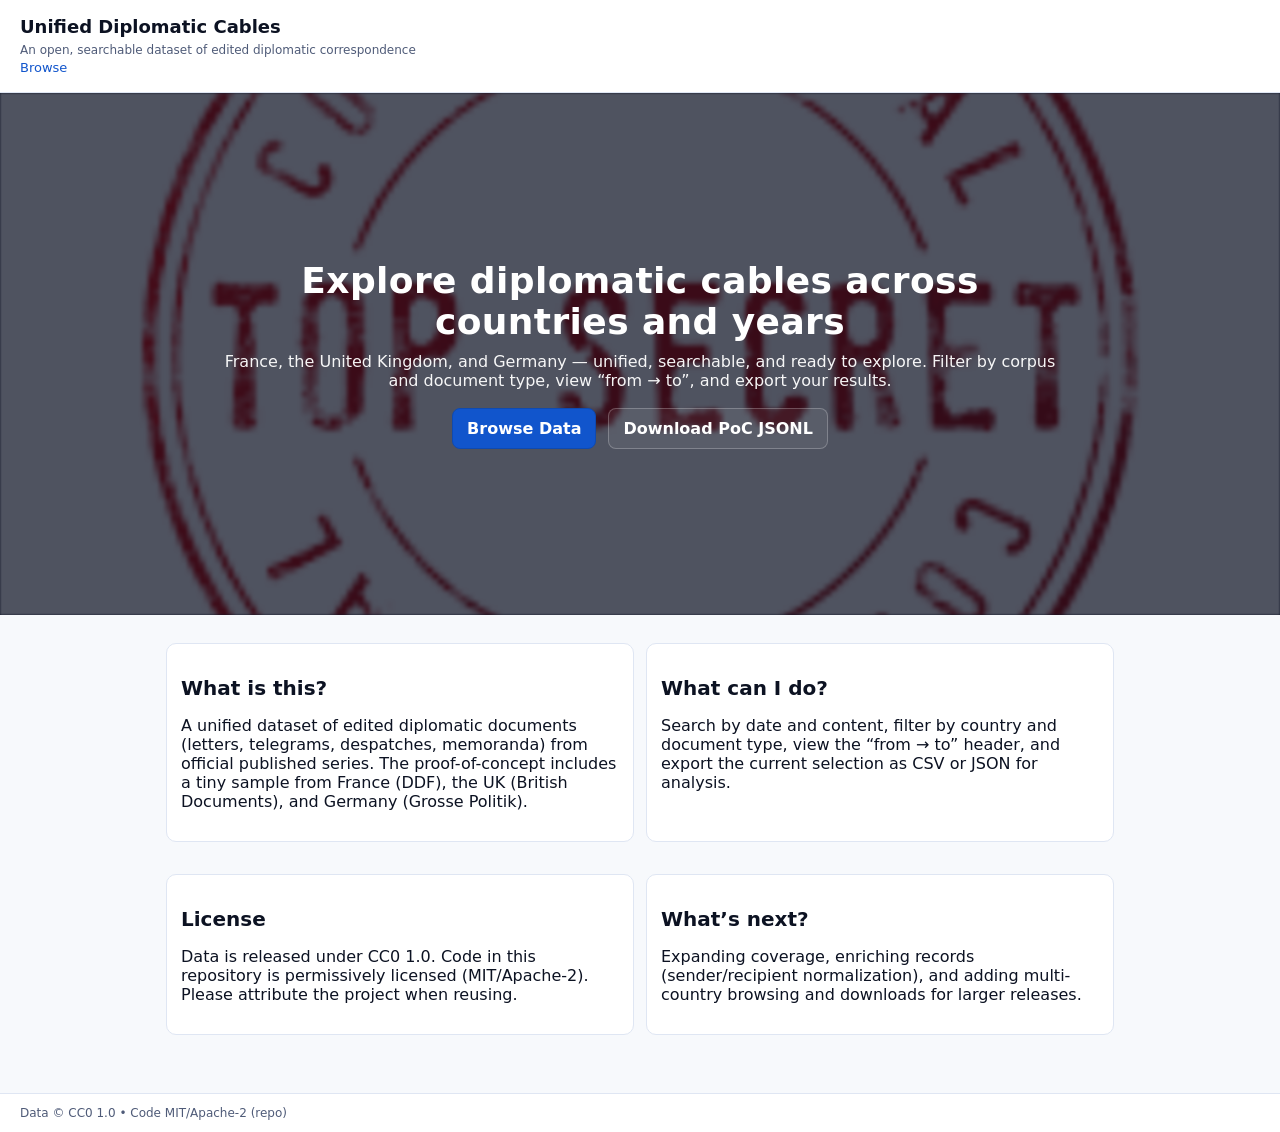
==== index.html @ 92cc39fe "Initial site publish: landing + browser + data" ====
<!doctype html>
<html lang="en">
  <head>
    <meta charset="utf-8" />
    <meta name="viewport" content="width=device-width, initial-scale=1" />
    <title>Unified Diplomatic Cables — Data Browser</title>
    <link rel="stylesheet" href="styles.css" />
    <style>
      .hero {
        position: relative; min-height: 58vh; display: grid; place-items: center; overflow: hidden;
        color: #fff; text-align: center; background: #0b1022;
      }
      .hero::before {
        content: ""; position: absolute; inset: 0; background: url('assets/topSecret.png') center/cover no-repeat; opacity: 0.28; filter: blur(1px);
      }
      .hero .inner { position: relative; max-width: 900px; padding: 48px 24px; }
      .hero h1 { margin: 0 0 10px 0; font-size: 36px; letter-spacing: 0.4px; }
      .hero p { margin: 6px 0 18px 0; font-size: 16px; opacity: 0.95; }
      .cta { display: inline-flex; gap: 12px; }
      .cta a { background: #1155cc; color: #fff; padding: 10px 14px; border-radius: 8px; text-decoration: none; font-weight: 600; border: 1px solid #0f4ab0; }
      .cta a.secondary { background: rgba(255,255,255,0.06); border-color: rgba(255,255,255,0.24); }
      .sections { max-width: 980px; margin: 0 auto; padding: 18px 16px 32px; }
      .sections h2 { font-size: 20px; margin: 18px 0 8px; }
      .card { background: var(--bg2); border: 1px solid var(--muted); border-radius: 10px; padding: 14px; margin: 10px 0; }
      .grid { display: grid; grid-template-columns: 1fr 1fr; gap: 12px; }
      @media (max-width: 900px) { .grid { grid-template-columns: 1fr; } }
    </style>
  </head>
  <body>
    <header class="site-header">
      <h1>Unified Diplomatic Cables</h1>
      <div class="meta">An open, searchable dataset of edited diplomatic correspondence</div>
      <nav class="nav">
        <a href="browse.html">Browse</a>
      </nav>
    </header>

    <section class="hero">
      <div class="inner">
        <h1>Explore diplomatic cables across countries and years</h1>
        <p>France, the United Kingdom, and Germany — unified, searchable, and ready to explore. Filter by corpus and document type, view “from → to”, and export your results.</p>
        <div class="cta">
          <a href="browse.html">Browse Data</a>
          <a class="secondary" href="data/diplomatic_cables_v0_1.jsonl">Download PoC JSONL</a>
        </div>
      </div>
    </section>

    <main class="sections">
      <section class="grid">
        <div class="card">
          <h2>What is this?</h2>
          <p>A unified dataset of edited diplomatic documents (letters, telegrams, despatches, memoranda) from official published series. The proof-of-concept includes a tiny sample from France (DDF), the UK (British Documents), and Germany (Grosse Politik).</p>
        </div>
        <div class="card">
          <h2>What can I do?</h2>
          <p>Search by date and content, filter by country and document type, view the “from → to” header, and export the current selection as CSV or JSON for analysis.</p>
        </div>
        <div class="card">
          <h2>License</h2>
          <p>Data is released under CC0 1.0. Code in this repository is permissively licensed (MIT/Apache-2). Please attribute the project when reusing.</p>
        </div>
        <div class="card">
          <h2>What’s next?</h2>
          <p>Expanding coverage, enriching records (sender/recipient normalization), and adding multi-country browsing and downloads for larger releases.</p>
        </div>
      </section>
    </main>

    <footer class="site-footer">
      <div>Data © CC0 1.0 • Code MIT/Apache-2 (repo)</div>
    </footer>
  </body>
  </html>
---- styles.css ----
:root {
  --bg: #f7f9fc;
  --bg2: #ffffff;
  --fg: #0c1222;
  --fg-dim: #4f5b78;
  --accent: #1155cc;
  --muted: #dfe6f3;
  --chip: #eef2fb;
}
* { box-sizing: border-box; }
body {
  margin: 0; font-family: ui-sans-serif, system-ui, -apple-system, Segoe UI, Roboto, Ubuntu, Cantarell, Noto Sans, Helvetica, Arial, "Apple Color Emoji", "Segoe UI Emoji";
  background: var(--bg); color: var(--fg);
}
.site-header {
  padding: 16px 20px; border-bottom: 1px solid var(--muted); background: var(--bg2);
}
.site-header h1 { margin: 0 0 6px 0; font-size: 18px; }
.site-header .meta { color: var(--fg-dim); font-size: 12px; }
.nav a { color: var(--accent); margin-right: 14px; text-decoration: none; font-size: 13px; }
.container { max-width: 1200px; margin: 0 auto; padding: 16px; }
.controls { display: grid; gap: 10px; grid-template-columns: 1fr; margin-bottom: 12px; }
.controls label span { display: block; color: var(--fg-dim); font-size: 12px; margin-bottom: 4px; }
.controls input[type="search"] { width: 100%; padding: 10px 12px; border-radius: 6px; border: 1px solid var(--muted); background: var(--bg2); color: var(--fg); }
.selects { display: flex; flex-wrap: wrap; gap: 16px; }
.selects select { padding: 8px 10px; border-radius: 6px; border: 1px solid var(--muted); background: var(--bg2); color: var(--fg); min-width: 180px; }
.selects select[multiple] { min-height: 128px; }
.hint { color: var(--fg-dim); font-size: 12px; margin-top: -6px; margin-bottom: 8px; }
.content { display: grid; grid-template-columns: 1fr 1fr; gap: 16px; }
.list-pane { background: var(--bg2); border: 1px solid var(--muted); border-radius: 8px; overflow: hidden; }
.list-meta { padding: 8px 10px; border-bottom: 1px solid var(--muted); display: flex; align-items: center; justify-content: space-between; color: var(--fg-dim); font-size: 12px; gap: 10px; }
.list-meta .actions { display: flex; gap: 8px; }
.btn { background: var(--chip); color: var(--fg); border: 1px solid var(--muted); padding: 6px 10px; border-radius: 6px; cursor: pointer; font-size: 12px; }
table.results { width: 100%; border-collapse: collapse; font-size: 13px; }
table.results thead { background: #f2f6ff; color: #2c3d67; }
table.results th, table.results td { padding: 10px 12px; border-bottom: 1px solid var(--muted); vertical-align: top; }
table.results th.sortable { cursor: pointer; user-select: none; }
table.results tbody tr { cursor: pointer; }
table.results tbody tr:hover { background: #f7fbff; }
.detail-pane { background: var(--bg2); border: 1px solid var(--muted); border-radius: 8px; padding: 12px; min-height: 240px; }
.placeholder { color: var(--fg-dim); padding: 10px; }
.kv { display: grid; grid-template-columns: 120px 1fr; gap: 6px 12px; font-size: 13px; margin-bottom: 10px; }
.labels { display: flex; flex-wrap: wrap; gap: 6px; margin: 6px 0; }
.label { font-size: 11px; padding: 2px 6px; border: 1px solid var(--muted); border-radius: 10px; background: var(--chip); }
.doc-text { white-space: pre-wrap; line-height: 1.5; border: 1px solid var(--muted); background: #f9fbff; padding: 10px; border-radius: 6px; max-height: 420px; overflow: auto; }
.site-footer { color: var(--fg-dim); font-size: 12px; border-top: 1px solid var(--muted); background: var(--bg2); padding: 12px 20px; margin-top: 16px; }
@media (max-width: 900px) { .content { grid-template-columns: 1fr; } }

/* (visualization removed per request) */
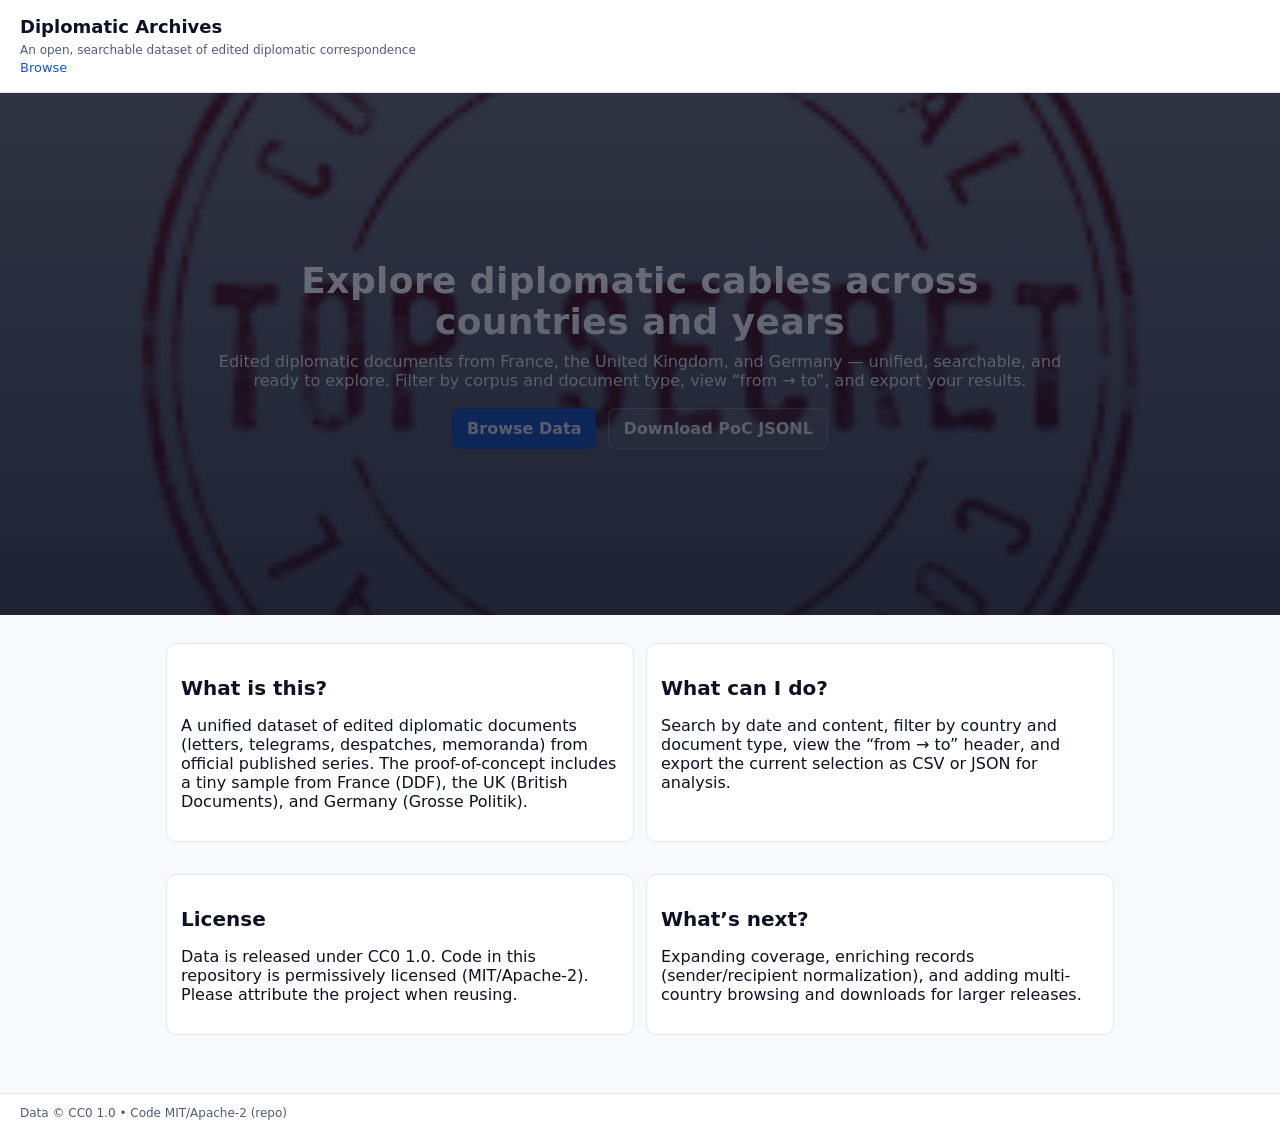
==== commit d90c8407: "Diplomatic Archives site: landing + browser, filters/exports, sticky filters, year slider, badges, e" ====
--- a/index.html
+++ b/index.html
@@ -3,7 +3,12 @@
   <head>
     <meta charset="utf-8" />
     <meta name="viewport" content="width=device-width, initial-scale=1" />
-    <title>Unified Diplomatic Cables — Data Browser</title>
+    <title>Diplomatic Archives</title>
+    <meta name="description" content="Diplomatic Archives: an open, searchable dataset of edited diplomatic correspondence across countries with filtering and exports." />
+    <meta property="og:title" content="Diplomatic Archives" />
+    <meta property="og:description" content="Explore edited diplomatic documents across France, the UK, and Germany; filter, read, and export." />
+    <meta property="og:type" content="website" />
+    <link rel="icon" href="assets/topSecret.png" />
     <link rel="stylesheet" href="styles.css" />
     <style>
       .hero {
@@ -11,8 +16,9 @@
         color: #fff; text-align: center; background: #0b1022;
       }
       .hero::before {
-        content: ""; position: absolute; inset: 0; background: url('assets/topSecret.png') center/cover no-repeat; opacity: 0.28; filter: blur(1px);
+        content: ""; position: absolute; inset: 0; background: url('assets/topSecret.png') center/cover no-repeat; opacity: 0.32; filter: blur(0.5px);
       }
+      .hero::after { content: ""; position: absolute; inset: 0; background: linear-gradient(180deg, rgba(11,16,34,0.55), rgba(11,16,34,0.75)); }
       .hero .inner { position: relative; max-width: 900px; padding: 48px 24px; }
       .hero h1 { margin: 0 0 10px 0; font-size: 36px; letter-spacing: 0.4px; }
       .hero p { margin: 6px 0 18px 0; font-size: 16px; opacity: 0.95; }
@@ -28,7 +34,7 @@
   </head>
   <body>
     <header class="site-header">
-      <h1>Unified Diplomatic Cables</h1>
+      <h1>Diplomatic Archives</h1>
       <div class="meta">An open, searchable dataset of edited diplomatic correspondence</div>
       <nav class="nav">
         <a href="browse.html">Browse</a>
@@ -38,7 +44,7 @@
     <section class="hero">
       <div class="inner">
         <h1>Explore diplomatic cables across countries and years</h1>
-        <p>France, the United Kingdom, and Germany — unified, searchable, and ready to explore. Filter by corpus and document type, view “from → to”, and export your results.</p>
+        <p>Edited diplomatic documents from France, the United Kingdom, and Germany — unified, searchable, and ready to explore. Filter by corpus and document type, view “from → to”, and export your results.</p>
         <div class="cta">
           <a href="browse.html">Browse Data</a>
           <a class="secondary" href="data/diplomatic_cables_v0_1.jsonl">Download PoC JSONL</a>
--- a/styles.css
+++ b/styles.css
@@ -20,23 +20,44 @@
 .nav a { color: var(--accent); margin-right: 14px; text-decoration: none; font-size: 13px; }
 .container { max-width: 1200px; margin: 0 auto; padding: 16px; }
 .controls { display: grid; gap: 10px; grid-template-columns: 1fr; margin-bottom: 12px; }
+.controls { position: sticky; top: 0; z-index: 50; background: var(--bg); padding-top: 8px; padding-bottom: 8px; border-bottom: 1px solid var(--muted); }
+.filters-bar { display: flex; align-items: center; justify-content: space-between; }
+.filters-bar .btn { margin-left: auto; }
+.filters-panel { margin-top: 10px; }
+.filters-panel.collapsed { display: none; }
 .controls label span { display: block; color: var(--fg-dim); font-size: 12px; margin-bottom: 4px; }
 .controls input[type="search"] { width: 100%; padding: 10px 12px; border-radius: 6px; border: 1px solid var(--muted); background: var(--bg2); color: var(--fg); }
 .selects { display: flex; flex-wrap: wrap; gap: 16px; }
 .selects select { padding: 8px 10px; border-radius: 6px; border: 1px solid var(--muted); background: var(--bg2); color: var(--fg); min-width: 180px; }
 .selects select[multiple] { min-height: 128px; }
+.range-row { display: flex; flex-wrap: wrap; gap: 16px; align-items: center; }
+.range-slider { width: 360px; position: relative; height: 36px; }
+.range-slider input[type="range"] { position: absolute; left: 0; right: 0; pointer-events: none; -webkit-appearance: none; appearance: none; background: none; height: 36px; margin: 0; }
+.range-slider input[type="range"]::-webkit-slider-thumb { pointer-events: auto; -webkit-appearance: none; appearance: none; height: 16px; width: 16px; border-radius: 50%; background: var(--accent); border: 2px solid #fff; box-shadow: 0 0 0 1px rgba(17,85,204,0.3); }
+.range-slider input[type="range"]::-moz-range-thumb { pointer-events: auto; height: 16px; width: 16px; border: none; border-radius: 50%; background: var(--accent); }
+.range-slider .track { position: absolute; top: 50%; left: 0; right: 0; height: 6px; transform: translateY(-50%); background: #e6ecfa; border-radius: 999px; }
+.range-slider .range { position: absolute; top: 50%; height: 6px; transform: translateY(-50%); background: #a9c2fb; border-radius: 999px; }
+.year-readout { color: var(--fg-dim); font-size: 12px; }
 .hint { color: var(--fg-dim); font-size: 12px; margin-top: -6px; margin-bottom: 8px; }
 .content { display: grid; grid-template-columns: 1fr 1fr; gap: 16px; }
 .list-pane { background: var(--bg2); border: 1px solid var(--muted); border-radius: 8px; overflow: hidden; }
 .list-meta { padding: 8px 10px; border-bottom: 1px solid var(--muted); display: flex; align-items: center; justify-content: space-between; color: var(--fg-dim); font-size: 12px; gap: 10px; }
 .list-meta .actions { display: flex; gap: 8px; }
 .btn { background: var(--chip); color: var(--fg); border: 1px solid var(--muted); padding: 6px 10px; border-radius: 6px; cursor: pointer; font-size: 12px; }
-table.results { width: 100%; border-collapse: collapse; font-size: 13px; }
-table.results thead { background: #f2f6ff; color: #2c3d67; }
+table.results { width: 100%; border-collapse: collapse; font-size: 13px; table-layout: fixed; }
+table.results thead { position: sticky; top: 110px; z-index: 10; background: #f2f6ff; color: #2c3d67; }
 table.results th, table.results td { padding: 10px 12px; border-bottom: 1px solid var(--muted); vertical-align: top; }
 table.results th.sortable { cursor: pointer; user-select: none; }
 table.results tbody tr { cursor: pointer; }
-table.results tbody tr:hover { background: #f7fbff; }
+table.results tbody tr:nth-child(even) { background: #fbfdff; }
+table.results tbody tr:hover { background: #f2f8ff; }
+.td-ellipsis { white-space: nowrap; overflow: hidden; text-overflow: ellipsis; }
+.badge { display: inline-block; padding: 2px 6px; font-size: 11px; border-radius: 999px; border: 1px solid var(--muted); background: var(--chip); }
+.badge.corpus-fr { background: #e7eefc; border-color: #c6d8ff; color: #1a3f93; }
+.badge.corpus-uk { background: #fde8e8; border-color: #f8c9c9; color: #8a1f1f; }
+.badge.corpus-de { background: #e6f6ec; border-color: #c3ebd1; color: #155e2f; }
+.badge.type { background: #fff7e5; border-color: #ffe2a8; color: #7a4a00; }
+.empty { color: var(--fg-dim); padding: 12px; }
 .detail-pane { background: var(--bg2); border: 1px solid var(--muted); border-radius: 8px; padding: 12px; min-height: 240px; }
 .placeholder { color: var(--fg-dim); padding: 10px; }
 .kv { display: grid; grid-template-columns: 120px 1fr; gap: 6px 12px; font-size: 13px; margin-bottom: 10px; }
@@ -46,4 +67,14 @@
 .site-footer { color: var(--fg-dim); font-size: 12px; border-top: 1px solid var(--muted); background: var(--bg2); padding: 12px 20px; margin-top: 16px; }
 @media (max-width: 900px) { .content { grid-template-columns: 1fr; } }
 
+/* Export dropdown */
+.dropdown { position: relative; display: inline-block; }
+.dropdown-menu { position: absolute; right: 0; top: 36px; min-width: 160px; background: var(--bg2); border: 1px solid var(--muted); border-radius: 8px; box-shadow: 0 6px 18px rgba(0,0,0,0.08); display: none; z-index: 100; }
+.dropdown-menu.open { display: block; }
+.dropdown-menu button { display: block; width: 100%; text-align: left; background: transparent; border: none; padding: 8px 12px; cursor: pointer; }
+.dropdown-menu button:hover { background: #f7fbff; }
+
+/* Focus outline */
+.btn:focus, input:focus, select:focus, button:focus { outline: 2px solid #8fb6ff; outline-offset: 2px; }
+
 /* (visualization removed per request) */
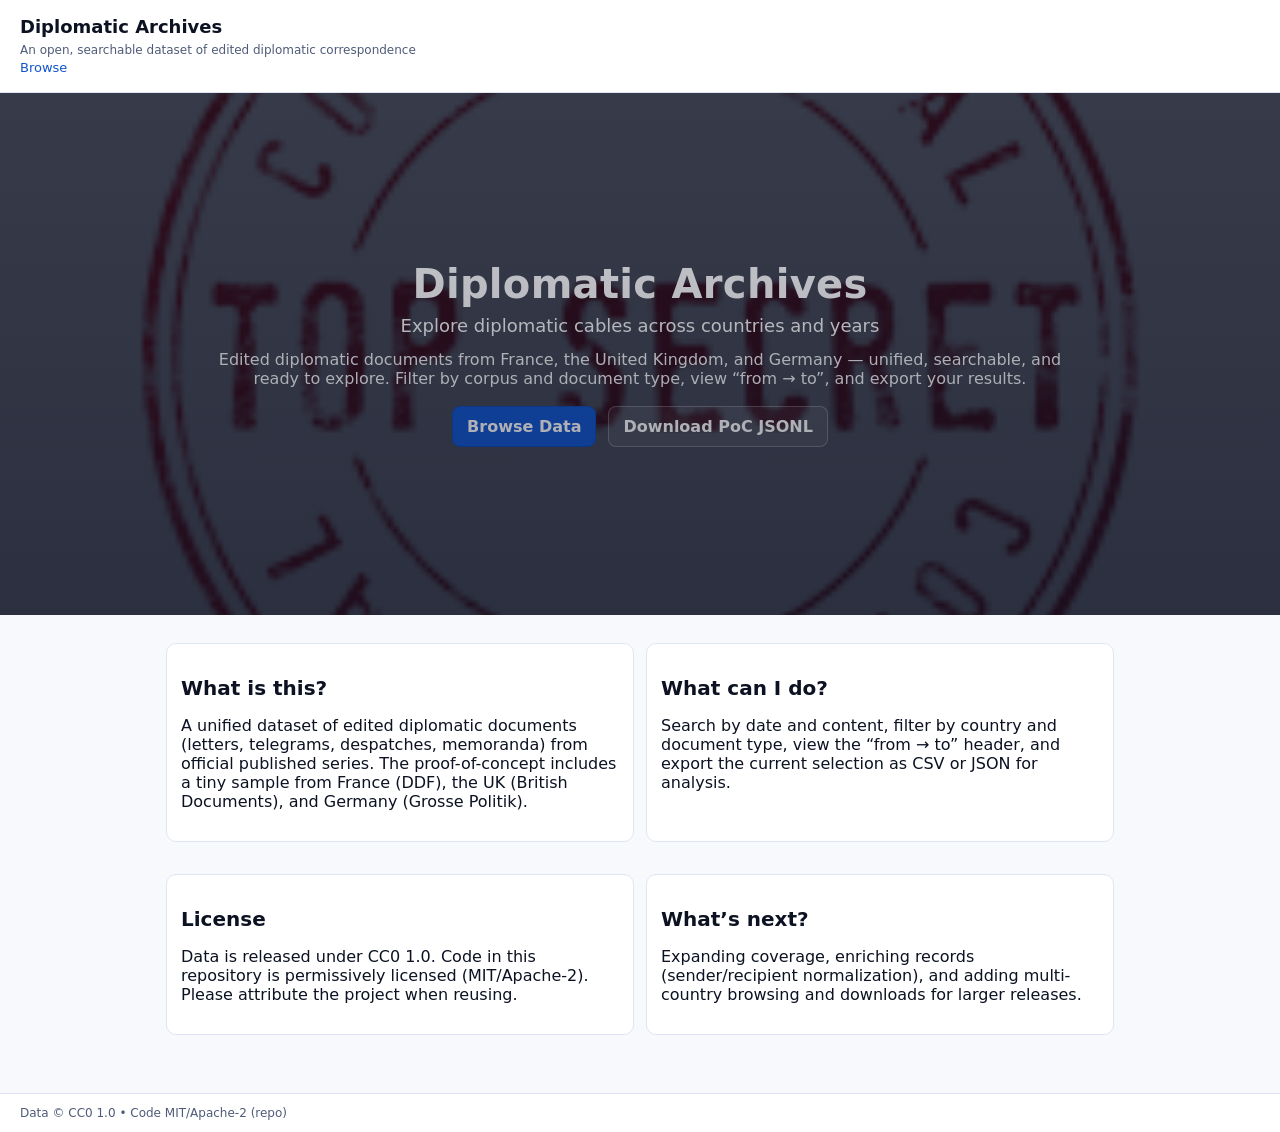
==== commit 14136183: "Landing page: lighter hero background; title/subtitle swap" ====
--- a/index.html
+++ b/index.html
@@ -16,11 +16,12 @@
         color: #fff; text-align: center; background: #0b1022;
       }
       .hero::before {
-        content: ""; position: absolute; inset: 0; background: url('assets/topSecret.png') center/cover no-repeat; opacity: 0.32; filter: blur(0.5px);
+        content: ""; position: absolute; inset: 0; background: url('assets/topSecret.png') center/cover no-repeat; opacity: 0.22; filter: blur(0.5px);
       }
-      .hero::after { content: ""; position: absolute; inset: 0; background: linear-gradient(180deg, rgba(11,16,34,0.55), rgba(11,16,34,0.75)); }
+      .hero::after { content: ""; position: absolute; inset: 0; background: linear-gradient(180deg, rgba(11,16,34,0.20), rgba(11,16,34,0.40)); }
       .hero .inner { position: relative; max-width: 900px; padding: 48px 24px; }
-      .hero h1 { margin: 0 0 10px 0; font-size: 36px; letter-spacing: 0.4px; }
+      .hero h1 { margin: 0 0 8px 0; font-size: 40px; letter-spacing: 0.3px; }
+      .hero p.subtitle { margin: 0 0 14px 0; font-size: 18px; opacity: 0.98; }
       .hero p { margin: 6px 0 18px 0; font-size: 16px; opacity: 0.95; }
       .cta { display: inline-flex; gap: 12px; }
       .cta a { background: #1155cc; color: #fff; padding: 10px 14px; border-radius: 8px; text-decoration: none; font-weight: 600; border: 1px solid #0f4ab0; }
@@ -43,7 +44,8 @@
 
     <section class="hero">
       <div class="inner">
-        <h1>Explore diplomatic cables across countries and years</h1>
+        <h1>Diplomatic Archives</h1>
+        <p class="subtitle">Explore diplomatic cables across countries and years</p>
         <p>Edited diplomatic documents from France, the United Kingdom, and Germany — unified, searchable, and ready to explore. Filter by corpus and document type, view “from → to”, and export your results.</p>
         <div class="cta">
           <a href="browse.html">Browse Data</a>
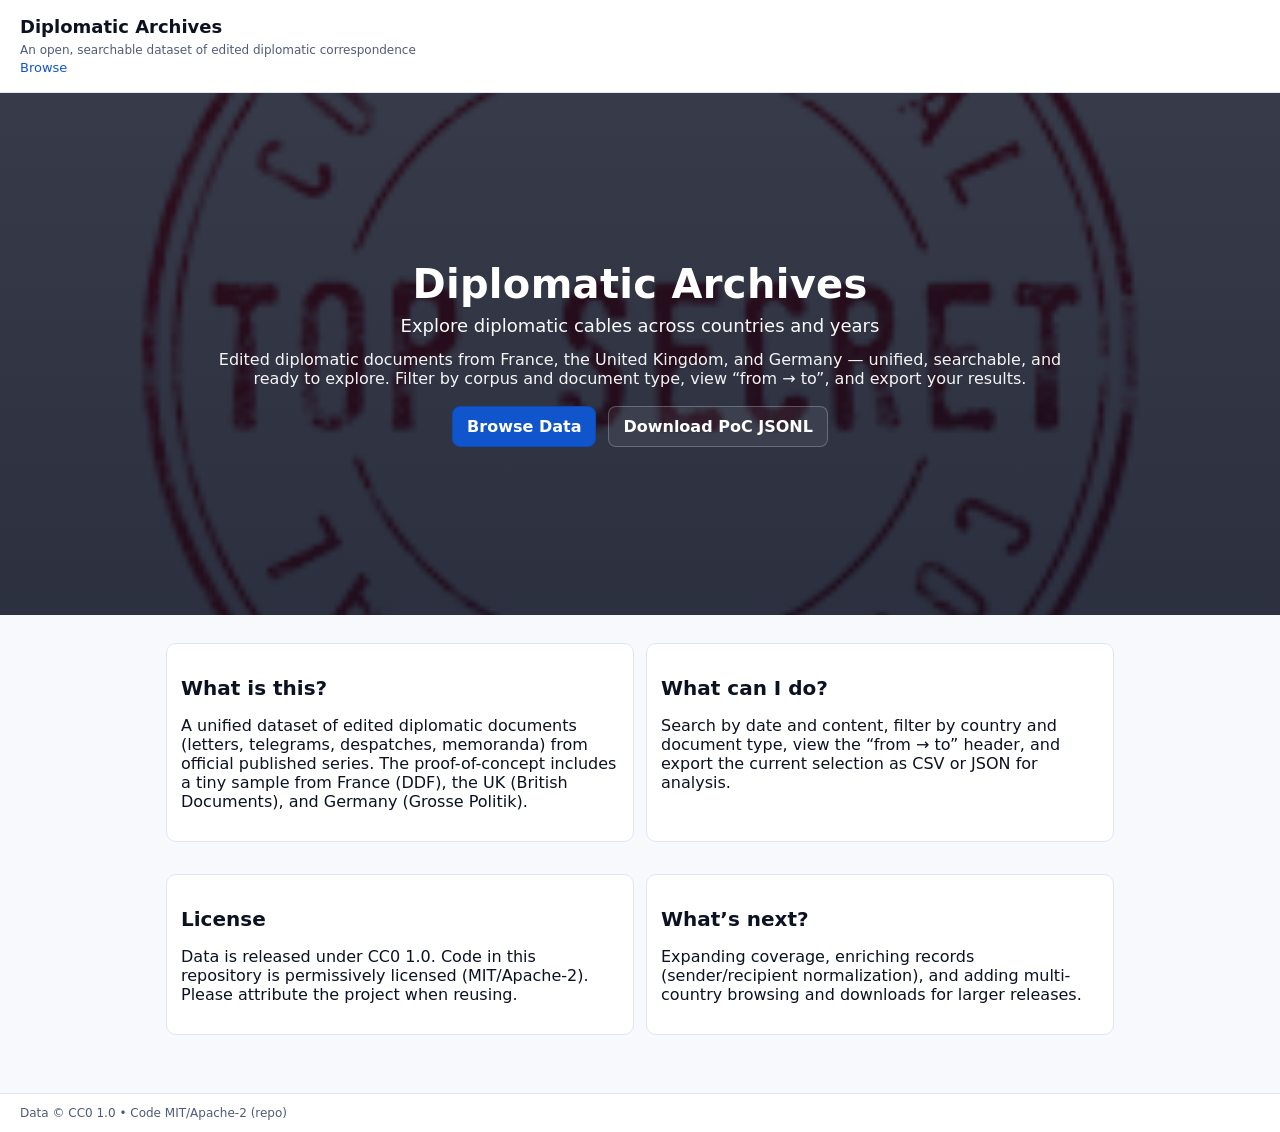
==== commit 9ce7078c: "Hero overlay: allow clicks on buttons (pointer-events: none)" ====
--- a/index.html
+++ b/index.html
@@ -16,10 +16,10 @@
         color: #fff; text-align: center; background: #0b1022;
       }
       .hero::before {
-        content: ""; position: absolute; inset: 0; background: url('assets/topSecret.png') center/cover no-repeat; opacity: 0.22; filter: blur(0.5px);
+        content: ""; position: absolute; inset: 0; background: url('assets/topSecret.png') center/cover no-repeat; opacity: 0.22; filter: blur(0.5px); pointer-events: none;
       }
-      .hero::after { content: ""; position: absolute; inset: 0; background: linear-gradient(180deg, rgba(11,16,34,0.20), rgba(11,16,34,0.40)); }
-      .hero .inner { position: relative; max-width: 900px; padding: 48px 24px; }
+      .hero::after { content: ""; position: absolute; inset: 0; background: linear-gradient(180deg, rgba(11,16,34,0.20), rgba(11,16,34,0.40)); pointer-events: none; }
+      .hero .inner { position: relative; z-index: 1; max-width: 900px; padding: 48px 24px; }
       .hero h1 { margin: 0 0 8px 0; font-size: 40px; letter-spacing: 0.3px; }
       .hero p.subtitle { margin: 0 0 14px 0; font-size: 18px; opacity: 0.98; }
       .hero p { margin: 6px 0 18px 0; font-size: 16px; opacity: 0.95; }
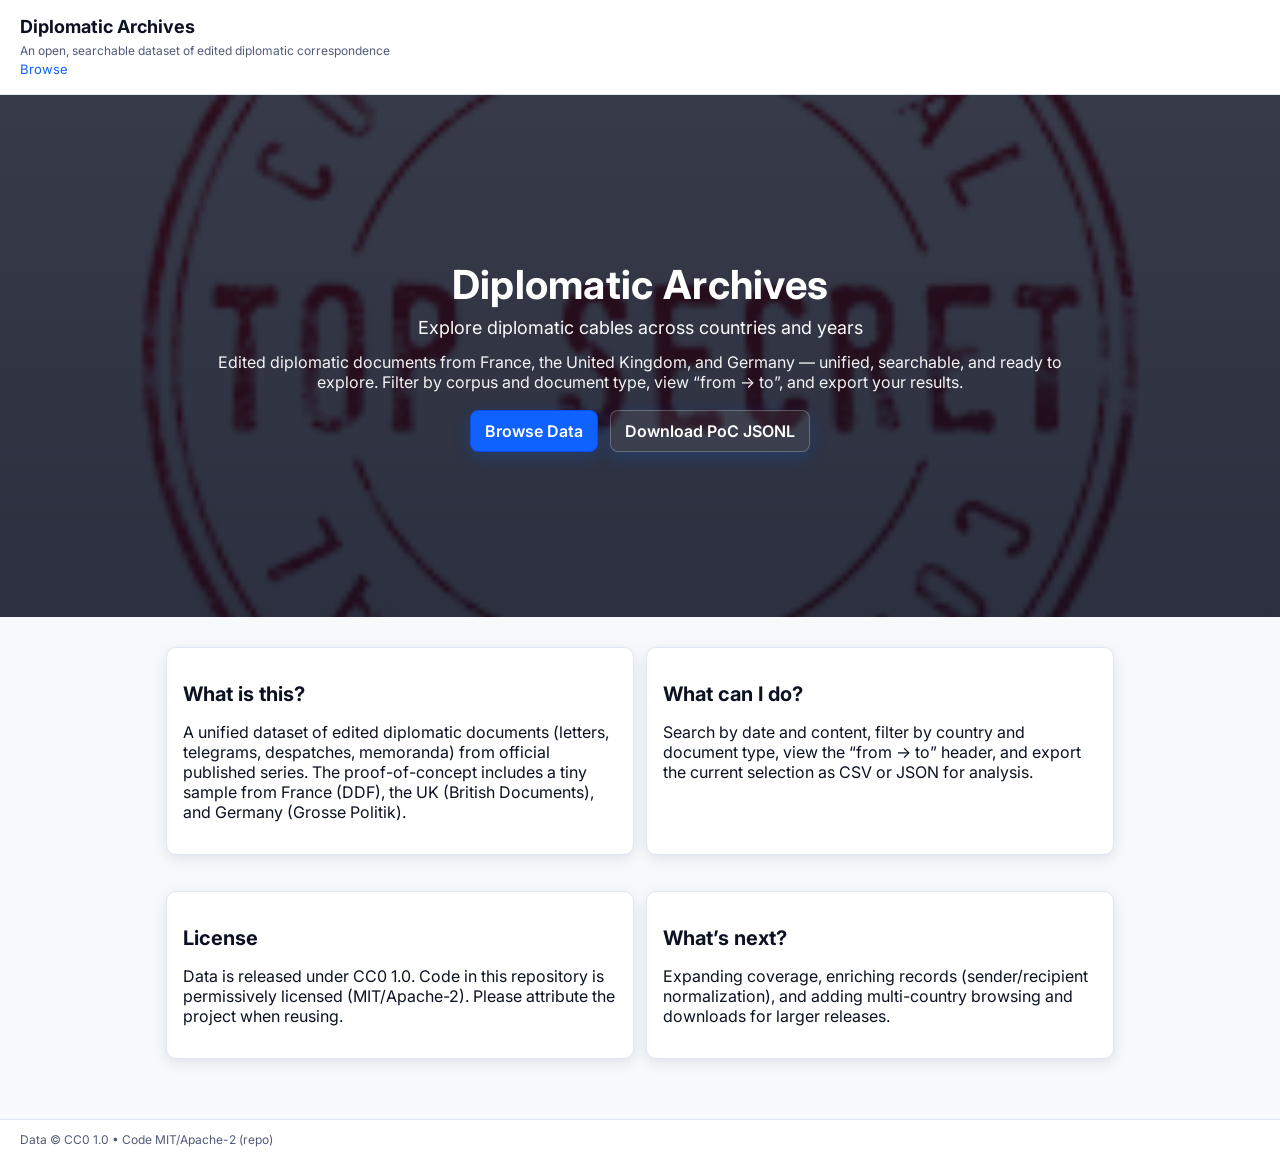
==== commit 5cdf4de7: "Professional polish: Inter font, refined colors, buttons, shadows; lighter hero; sticky header" ====
--- a/index.html
+++ b/index.html
@@ -4,6 +4,9 @@
     <meta charset="utf-8" />
     <meta name="viewport" content="width=device-width, initial-scale=1" />
     <title>Diplomatic Archives</title>
+    <link rel="preconnect" href="https://fonts.googleapis.com">
+    <link rel="preconnect" href="https://fonts.gstatic.com" crossorigin>
+    <link href="https://fonts.googleapis.com/css2?family=Inter:wght@400;500;600&display=swap" rel="stylesheet">
     <meta name="description" content="Diplomatic Archives: an open, searchable dataset of edited diplomatic correspondence across countries with filtering and exports." />
     <meta property="og:title" content="Diplomatic Archives" />
     <meta property="og:description" content="Explore edited diplomatic documents across France, the UK, and Germany; filter, read, and export." />
@@ -24,11 +27,11 @@
       .hero p.subtitle { margin: 0 0 14px 0; font-size: 18px; opacity: 0.98; }
       .hero p { margin: 6px 0 18px 0; font-size: 16px; opacity: 0.95; }
       .cta { display: inline-flex; gap: 12px; }
-      .cta a { background: #1155cc; color: #fff; padding: 10px 14px; border-radius: 8px; text-decoration: none; font-weight: 600; border: 1px solid #0f4ab0; }
+      .cta a { background: #0f62fe; color: #fff; padding: 10px 14px; border-radius: 8px; text-decoration: none; font-weight: 600; border: 1px solid #0b4de8; box-shadow: 0 6px 18px rgba(15,98,254,0.2); }
       .cta a.secondary { background: rgba(255,255,255,0.06); border-color: rgba(255,255,255,0.24); }
       .sections { max-width: 980px; margin: 0 auto; padding: 18px 16px 32px; }
       .sections h2 { font-size: 20px; margin: 18px 0 8px; }
-      .card { background: var(--bg2); border: 1px solid var(--muted); border-radius: 10px; padding: 14px; margin: 10px 0; }
+      .card { background: var(--bg2); border: 1px solid var(--muted); border-radius: 10px; padding: 16px; margin: 12px 0; box-shadow: var(--shadow); }
       .grid { display: grid; grid-template-columns: 1fr 1fr; gap: 12px; }
       @media (max-width: 900px) { .grid { grid-template-columns: 1fr; } }
     </style>
--- a/styles.css
+++ b/styles.css
@@ -3,17 +3,18 @@
   --bg2: #ffffff;
   --fg: #0c1222;
   --fg-dim: #4f5b78;
-  --accent: #1155cc;
+  --accent: #0f62fe;
   --muted: #dfe6f3;
   --chip: #eef2fb;
+  --shadow: 0 4px 14px rgba(15,34,67,0.1);
 }
 * { box-sizing: border-box; }
 body {
-  margin: 0; font-family: ui-sans-serif, system-ui, -apple-system, Segoe UI, Roboto, Ubuntu, Cantarell, Noto Sans, Helvetica, Arial, "Apple Color Emoji", "Segoe UI Emoji";
+  margin: 0; font-family: Inter, ui-sans-serif, system-ui, -apple-system, Segoe UI, Roboto, Ubuntu, Cantarell, Noto Sans, Helvetica, Arial, "Apple Color Emoji", "Segoe UI Emoji";
   background: var(--bg); color: var(--fg);
 }
 .site-header {
-  padding: 16px 20px; border-bottom: 1px solid var(--muted); background: var(--bg2);
+  padding: 16px 20px; border-bottom: 1px solid var(--muted); background: var(--bg2); position: sticky; top: 0; z-index: 60;
 }
 .site-header h1 { margin: 0 0 6px 0; font-size: 18px; }
 .site-header .meta { color: var(--fg-dim); font-size: 12px; }
@@ -40,12 +41,24 @@
 .year-readout { color: var(--fg-dim); font-size: 12px; }
 .hint { color: var(--fg-dim); font-size: 12px; margin-top: -6px; margin-bottom: 8px; }
 .content { display: grid; grid-template-columns: 1fr 1fr; gap: 16px; }
-.list-pane { background: var(--bg2); border: 1px solid var(--muted); border-radius: 8px; overflow: hidden; }
+.list-pane { background: var(--bg2); border: 1px solid var(--muted); border-radius: 10px; overflow: hidden; box-shadow: var(--shadow); }
+.summary-bar { display: flex; align-items: center; justify-content: space-between; padding: 8px 10px; border-bottom: 1px dashed var(--muted); gap: 10px; }
+.summary-bar .pills { display: flex; gap: 8px; align-items: center; flex-wrap: wrap; }
+.summary-pill { font-size: 12px; padding: 4px 8px; border-radius: 999px; border: 1px solid var(--muted); background: var(--chip); }
+.summary-pill.fr { background: #e7eefc; border-color: #c6d8ff; color: #1a3f93; }
+.summary-pill.uk { background: #fde8e8; border-color: #f8c9c9; color: #8a1f1f; }
+.summary-pill.de { background: #e6f6ec; border-color: #c3ebd1; color: #155e2f; }
+.active-filters { display: flex; gap: 8px; flex-wrap: wrap; justify-content: flex-end; }
+.chip { display: inline-flex; align-items: center; gap: 6px; padding: 4px 8px; background: #f2f6ff; border: 1px solid var(--muted); border-radius: 999px; font-size: 12px; color: #2c3d67; }
+.chip button { background: transparent; border: none; cursor: pointer; font-size: 14px; line-height: 1; color: #4f5b78; }
 .list-meta { padding: 8px 10px; border-bottom: 1px solid var(--muted); display: flex; align-items: center; justify-content: space-between; color: var(--fg-dim); font-size: 12px; gap: 10px; }
 .list-meta .actions { display: flex; gap: 8px; }
-.btn { background: var(--chip); color: var(--fg); border: 1px solid var(--muted); padding: 6px 10px; border-radius: 6px; cursor: pointer; font-size: 12px; }
+.btn { background: var(--chip); color: var(--fg); border: 1px solid var(--muted); padding: 6px 10px; border-radius: 6px; cursor: pointer; font-size: 12px; transition: all .15s ease; }
+.btn:hover { box-shadow: var(--shadow); transform: translateY(-1px); }
+.btn.primary { background: var(--accent); border-color: var(--accent); color: #fff; }
+.btn.secondary { background: #f7fbff; border-color: #cfe2ff; color: #0b3d91; }
 table.results { width: 100%; border-collapse: collapse; font-size: 13px; table-layout: fixed; }
-table.results thead { position: sticky; top: 110px; z-index: 10; background: #f2f6ff; color: #2c3d67; }
+table.results thead { position: sticky; top: 110px; z-index: 10; background: #eef4ff; color: #2c3d67; box-shadow: 0 2px 0 rgba(0,0,0,0.02); }
 table.results th, table.results td { padding: 10px 12px; border-bottom: 1px solid var(--muted); vertical-align: top; }
 table.results th.sortable { cursor: pointer; user-select: none; }
 table.results tbody tr { cursor: pointer; }
@@ -58,7 +71,11 @@
 .badge.corpus-de { background: #e6f6ec; border-color: #c3ebd1; color: #155e2f; }
 .badge.type { background: #fff7e5; border-color: #ffe2a8; color: #7a4a00; }
 .empty { color: var(--fg-dim); padding: 12px; }
-.detail-pane { background: var(--bg2); border: 1px solid var(--muted); border-radius: 8px; padding: 12px; min-height: 240px; }
+.detail-pane { background: var(--bg2); border: 1px solid var(--muted); border-radius: 10px; padding: 12px; min-height: 240px; box-shadow: var(--shadow); }
+.detail-header { display: flex; align-items: center; justify-content: space-between; margin-bottom: 8px; }
+.detail-title { font-weight: 600; font-size: 16px; color: #0c1222; }
+.detail-actions { display: flex; gap: 8px; }
+.btn-small { background: var(--chip); color: var(--fg); border: 1px solid var(--muted); padding: 4px 8px; border-radius: 6px; cursor: pointer; font-size: 12px; }
 .placeholder { color: var(--fg-dim); padding: 10px; }
 .kv { display: grid; grid-template-columns: 120px 1fr; gap: 6px 12px; font-size: 13px; margin-bottom: 10px; }
 .labels { display: flex; flex-wrap: wrap; gap: 6px; margin: 6px 0; }
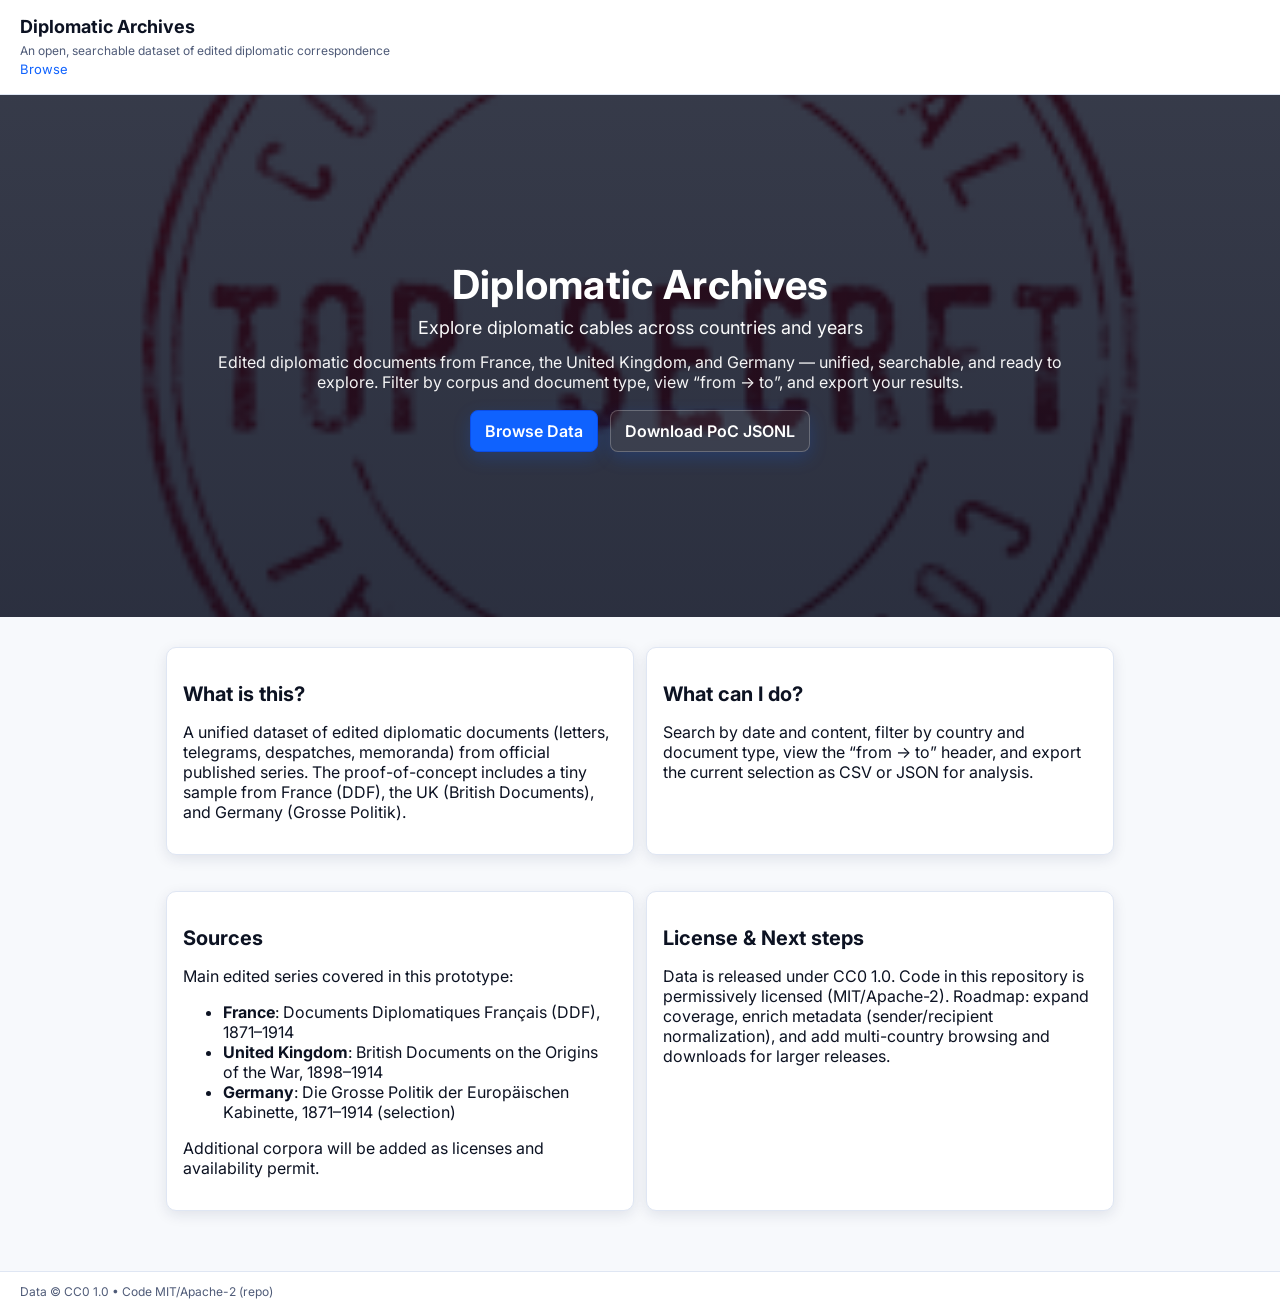
==== commit 23829c64: "Filter UX: checkbox dropdowns; About/Sources on landing; style refinements" ====
--- a/index.html
+++ b/index.html
@@ -68,12 +68,18 @@
           <p>Search by date and content, filter by country and document type, view the “from → to” header, and export the current selection as CSV or JSON for analysis.</p>
         </div>
         <div class="card">
-          <h2>License</h2>
-          <p>Data is released under CC0 1.0. Code in this repository is permissively licensed (MIT/Apache-2). Please attribute the project when reusing.</p>
+          <h2>Sources</h2>
+          <p>Main edited series covered in this prototype:</p>
+          <ul>
+            <li><strong>France</strong>: Documents Diplomatiques Français (DDF), 1871–1914</li>
+            <li><strong>United Kingdom</strong>: British Documents on the Origins of the War, 1898–1914</li>
+            <li><strong>Germany</strong>: Die Grosse Politik der Europäischen Kabinette, 1871–1914 (selection)</li>
+          </ul>
+          <p>Additional corpora will be added as licenses and availability permit.</p>
         </div>
         <div class="card">
-          <h2>What’s next?</h2>
-          <p>Expanding coverage, enriching records (sender/recipient normalization), and adding multi-country browsing and downloads for larger releases.</p>
+          <h2>License & Next steps</h2>
+          <p>Data is released under CC0 1.0. Code in this repository is permissively licensed (MIT/Apache-2). Roadmap: expand coverage, enrich metadata (sender/recipient normalization), and add multi-country browsing and downloads for larger releases.</p>
         </div>
       </section>
     </main>
--- a/styles.css
+++ b/styles.css
@@ -29,8 +29,13 @@
 .controls label span { display: block; color: var(--fg-dim); font-size: 12px; margin-bottom: 4px; }
 .controls input[type="search"] { width: 100%; padding: 10px 12px; border-radius: 6px; border: 1px solid var(--muted); background: var(--bg2); color: var(--fg); }
 .selects { display: flex; flex-wrap: wrap; gap: 16px; }
-.selects select { padding: 8px 10px; border-radius: 6px; border: 1px solid var(--muted); background: var(--bg2); color: var(--fg); min-width: 180px; }
-.selects select[multiple] { min-height: 128px; }
+.ms { position: relative; display: inline-block; }
+.ms-toggle { min-width: 140px; }
+.ms-menu { position: absolute; top: 40px; left: 0; min-width: 240px; background: var(--bg2); border: 1px solid var(--muted); border-radius: 10px; box-shadow: var(--shadow); padding: 8px; display: none; z-index: 100; }
+.ms.open .ms-menu { display: block; }
+.ms-item { display: flex; align-items: center; gap: 8px; padding: 6px 4px; font-size: 13px; }
+.ms-item input { width: 16px; height: 16px; }
+.ms-actions { display: flex; gap: 8px; padding: 6px 4px 0; border-top: 1px dashed var(--muted); margin-top: 6px; }
 .range-row { display: flex; flex-wrap: wrap; gap: 16px; align-items: center; }
 .range-slider { width: 360px; position: relative; height: 36px; }
 .range-slider input[type="range"] { position: absolute; left: 0; right: 0; pointer-events: none; -webkit-appearance: none; appearance: none; background: none; height: 36px; margin: 0; }
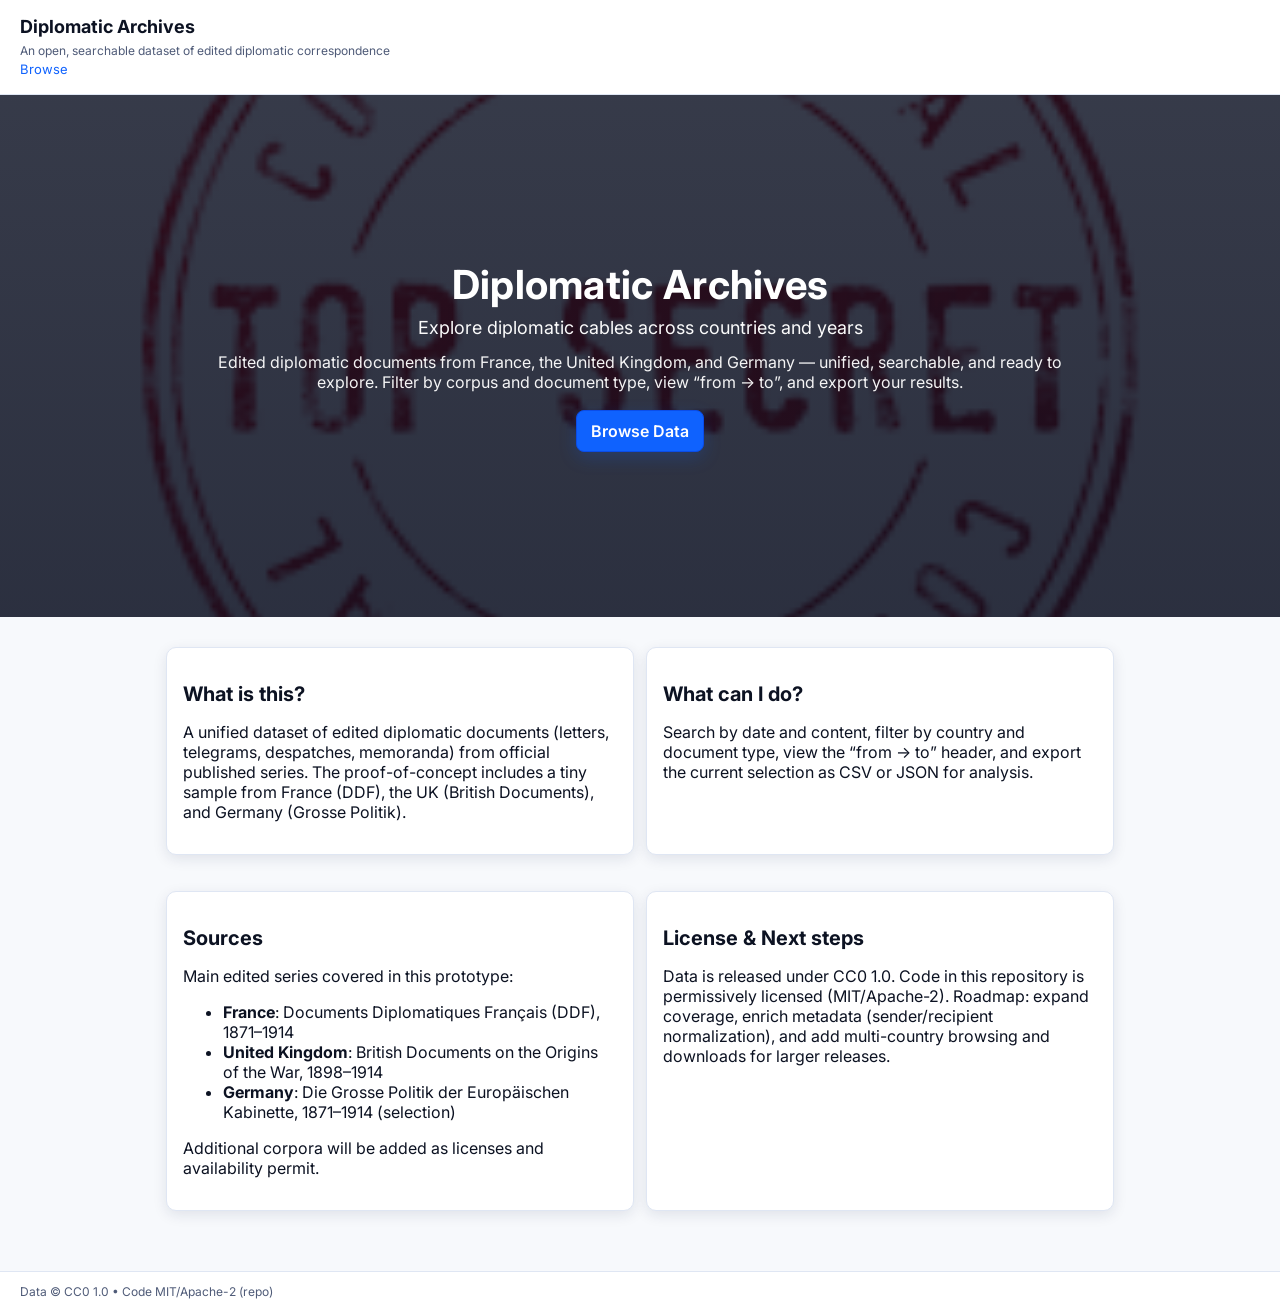
==== commit cddfff3c: "Landing: remove "Download PoC JSONL" button" ====
--- a/index.html
+++ b/index.html
@@ -52,7 +52,6 @@
         <p>Edited diplomatic documents from France, the United Kingdom, and Germany — unified, searchable, and ready to explore. Filter by corpus and document type, view “from → to”, and export your results.</p>
         <div class="cta">
           <a href="browse.html">Browse Data</a>
-          <a class="secondary" href="data/diplomatic_cables_v0_1.jsonl">Download PoC JSONL</a>
         </div>
       </div>
     </section>
